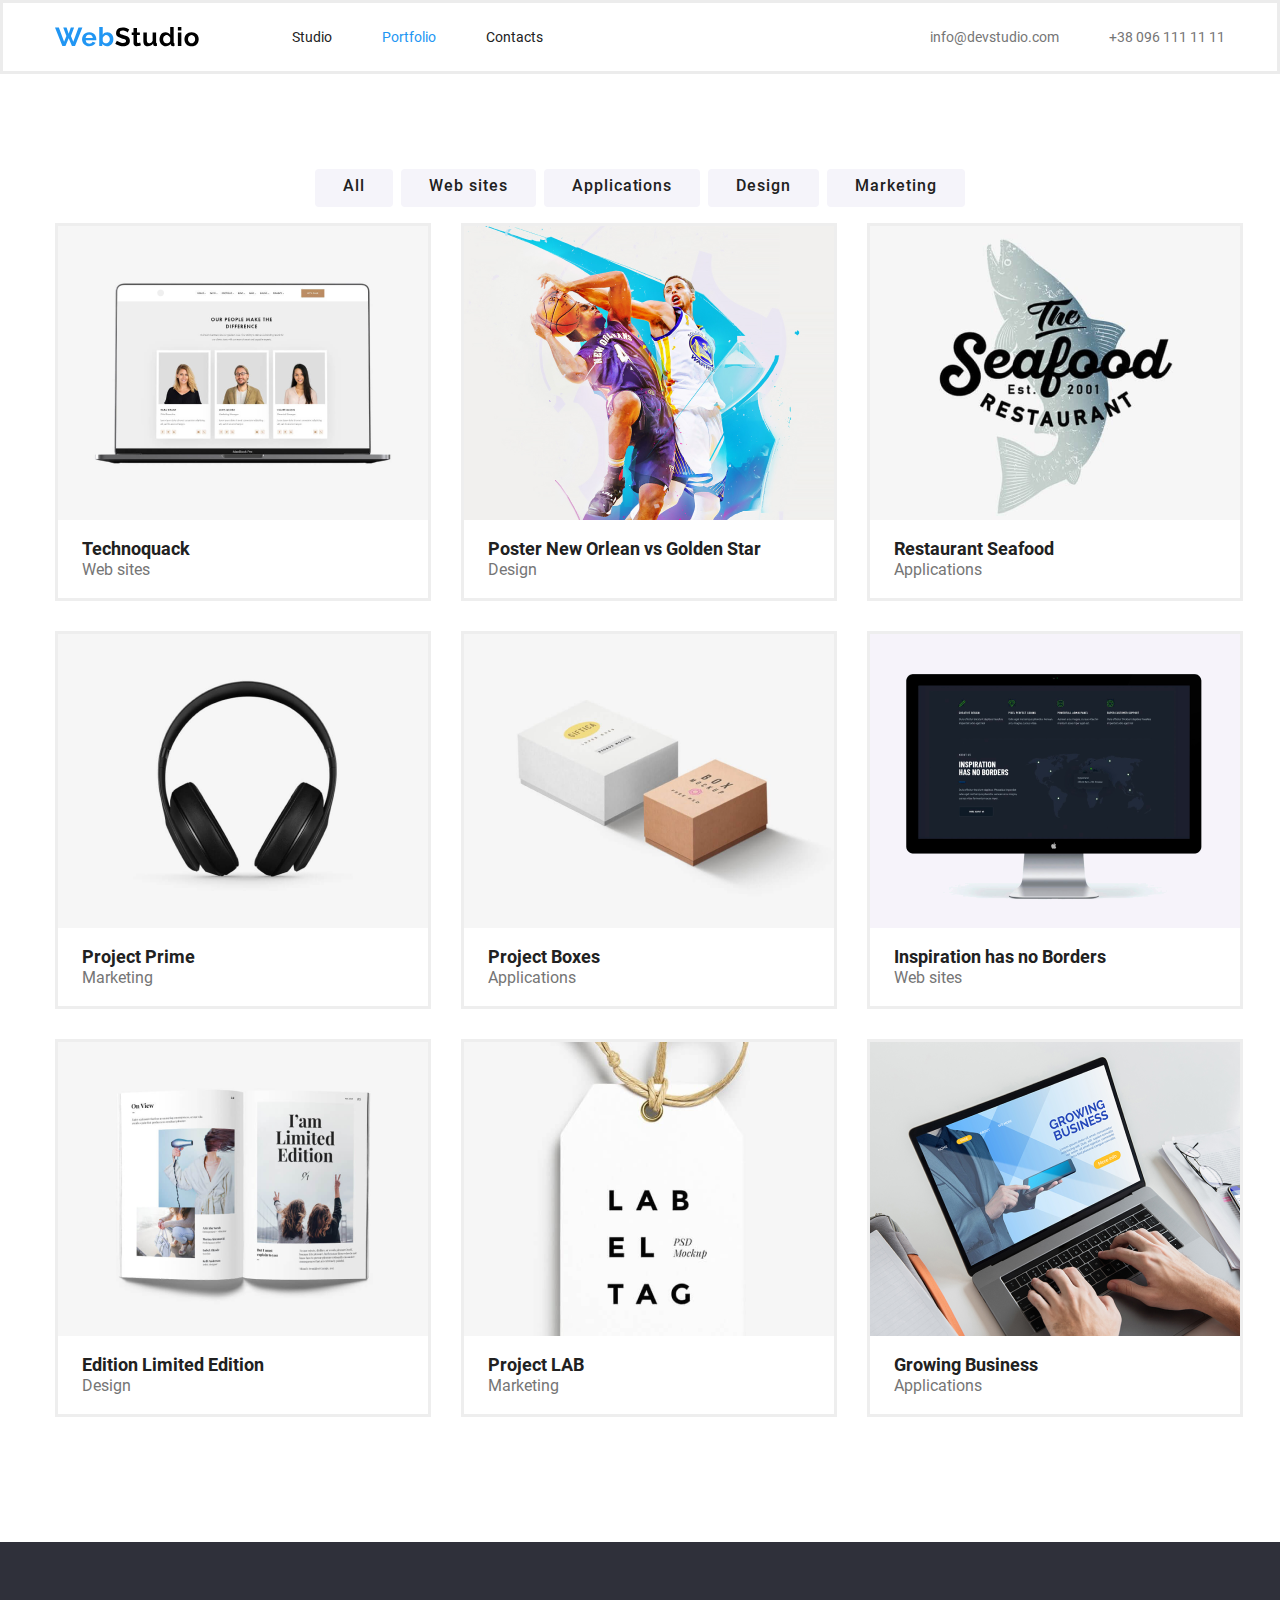
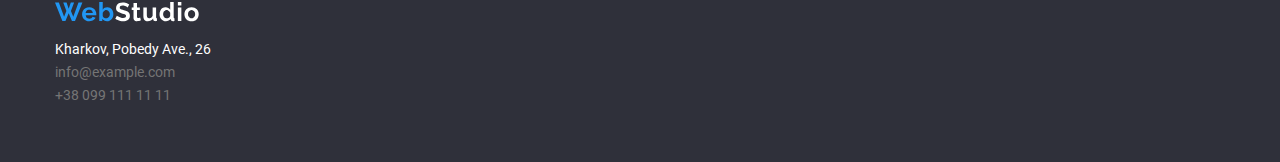
==== portfolio.html @ d8da8848 "First commit" ====
<!DOCTYPE html>
<html lang="en">
<head>
    <meta charset="UTF-8">
    <meta name="viewport" content="width=device-width, initial-scale=1.0">
     <link rel="stylesheet" href="css/style.css">
    <title>Portfolio</title>
</head>
<body>
      <header class="header ">
        <div class="container header-container">
<a class="header-logo" href="#">
    <img src="imgs/web-studio.svg" alt="webstudio" width="144" height="20">
</a>
<ul class="header-menu">
    <li class="header-menu-item">
        <a  href="index.html">Studio</a>
    </li>
    <li class="header-menu-item">
        <a class="active" href="">Portfolio</a>
    </li>
    <li class="header-menu-item">
        <a href="#footer">Contacts</a>
    </li>
</ul>
<ul class="header-menu-right">
  <li class="header-menu-right-item">
        <a href="mailto:info@devstudio.com
">info@devstudio.com</a>
    </li>
    <li class="header-menu-right-item">
        <a href="tel:+380961111111">+38 096 111 11 11</a>
    </li>
</ul>
        </div>
    </header>
    <main class="main-1">
        <section class="home-work">
<div class="container"> 
    <ul class="buttons">
        <li class="butoon-s">
         <a class="text" href="#">All</a>   
        </li>
        <li class="butoon-s">
         <a  class="text" href="#">Web sites</a> 
        </li>
        <li class="butoon-s">
         <a  class="text" href="#">Applications</a>  
        </li>
        <li class="butoon-s">
          <a  class="text" href="#">Design</a>  
        </li>
        <li class="butoon-s">
           <a  class="text" href="#">Marketing</a> 
        </li>
    </ul>
</div>
   </section>
   <section class="home_work-final">
 <div class="container">
    <div class="final-cards">
<div class="final-card"> <img src="imgs/home-1.png" alt="" width="370" height="294">
<p class="paragraf">Technoquack</p>
<p class="paragraf-two">Web sites</p>
</div>
<div class="final-card"> <img src="imgs/home-2.png" alt="" width="370" height="294">
<p class="paragraf">Poster New Orlean vs Golden Star</p>
<p class="paragraf-two">Design</p>
</div>
<div class="final-card"> <img src="imgs/home-3.png" alt="" width="370" height="294">
<p class="paragraf">Restaurant Seafood</p>
<p class="paragraf-two">Applications</p>
</div>
    </div>
    <div class="final-cards">
    <div class="final-card"> <img src="imgs/home-4.png" alt="" width="370" height="294">
 <p class="paragraf">Project Prime</p>
 <p class="paragraf-two">Marketing</p>
</div>
    <div class="final-card"> <img src="imgs/home-5.png" alt="" width="370" height="294">
   <p class="paragraf">Project Boxes</p>
   <p class="paragraf-two">Applications</p>
</div>
    <div class="final-card"> <img src="imgs/home-6.png" alt="" width="370" height="294">
  <p class="paragraf">Inspiration has no Borders</p>
  <p class="paragraf-two">Web sites</p>
</div>    
    </div>
    <div class="final-cards">
<div class="final-card"> <img src="imgs/home-7.png" alt="" width="370" height="294">
<p class="paragraf">Edition Limited Edition</p>
<p class="paragraf-two">Design</p>
</div>
<div class="final-card"> <img src="imgs/home-8.png" alt="" width="370" height="294">
<p class="paragraf">Project LAB</p>
<p class="paragraf-two">Marketing</p>
</div>
<div class="final-card"> <img src="imgs/home-9.png" alt="" width="370" height="294">
<p class="paragraf">Growing Business</p>
<p class="paragraf-two">Applications</p>
</div>
    </div>
 </div>
     </section>
     
    </main>
       <footer class="footer">
        <div class="container">
            <a class="footer-logo" href="#">
                <img src="imgs/webstudio-white.svg" alt="webstudio" width="144" height="20">
            </a>
            <nav class="footer-menu" id="footer">
                <p class="footer-menu-desc">Kharkov, Pobedy Ave., 26</p>
                <a class="footer-menu-item" href="mailto:info@example.com">info@example.com</a>
                <a class="footer-menu-item" href="tel:+380991111111">+38 099 111 11 11</a>
            </nav>
        </div>
    </footer>
</body>
</html>
---- css/style.css ----
@import url("reset.css");
 @font-face {
    font-family: 'Roboto';
    src: url('../fonts/Roboto-Regular.woff2') format('woff2'),
        url('../fonts/Roboto-Regular.woff') format('woff');
    font-weight: 400;
    font-style: normal;
    font-display: swap;
}
@font-face {
    font-family: 'Roboto';
    src: url('../fonts/Roboto-Medium.woff2') format('woff2'),
        url('../fonts/Roboto-Medium.woff') format('woff');
    font-weight: 500;
    font-style: normal;
    font-display: swap;
}
 @font-face {
    font-family: 'Roboto';
    src: url('../fonts/Roboto-Bold.woff2') format('woff2'),
        url('../fonts/Roboto-Bold.woff') format('woff');
    font-weight: 700;
    font-style: normal;
    font-display: swap;
}
 @font-face {
    font-family: 'Roboto';
    src: url('../fonts/Roboto-Black.woff2') format('woff2'),
        url('../fonts/Roboto-Black.woff') format('woff');
    font-weight: 900;
    font-style: normal;
    font-display: swap;
}







body{
        font-family: "Roboto";
      font-weight: 400;
      font-size: 14px;
      color: #212121;
}
.container{
    max-width: 1200px;
    padding: 0 15px;
    margin: 0 auto;
}



/* HEADER */
.header {
    padding: 24px 0;
    font-weight: 500px;
    border: solid #ECECEC;
 
}

.header-container {
display: flex;
align-items: center;
justify-content: space-between;
}
.header-logo {
    margin-right: 93px;
}
.header-menu {
   display: flex; 
   gap: 50px;
}
.header-menu-item {
}
.header-menu-item a {
    color: inherit;
    text-decoration: none;
}
.header-menu-item a.active {
    color: #2196F3;

}
.header-menu-item:hover a{
    color: #2196F3;

}
.header-menu-right {
    display: flex; 
    gap: 50px;
   margin-left: auto;
}
.header-menu-right-item {
}

.header-menu-right-item a {
color: #757575;
text-decoration: none;
}


.header-menu-right-item:hover a {
    color: #2196F3;
;
}

/* HeRO */
.hero {
    height: 600px;
  background: #2F303A;
  display: flex;
  align-items: center;
text-align: center; 
}
.container {
}
.hero-titile {
    font-size: 44px;
    text-transform: uppercase;
    font-weight: 900;
    max-width: 700px;
    margin: 0 auto;
    color:#fff ;
    margin-bottom: 30px;
    letter-spacing: 5px;
}
.hero-butoon {
background: #2196F3;
color: #fff;
text-decoration: none;
cursor: pointer;
font-weight: 700;
font-size: 16px;
padding:16px 46px 15px;
border-radius: 4px;
letter-spacing: 0.96px;
display: inline-block;

}
.hero-butoon:hover{
    background: #075391;
}
/* About */
.about {
    padding: 94px 0 0;
}
.container {
}
.about-cards {
    display: flex;
    gap: 30px;
}
.about-card {
    flex: 1 1 25%;
}
.about-title {
    margin: 0 0 10px;
    text-transform: uppercase;
    font-weight: 700;
}
.about-desc {
    color: #757575;
    text-align: justify;
}


/* DO */
.do {
    padding: 94px 0;
}

.do-title {
    font-weight: 700;
    font-size: 36px;
    margin: 0 0 50px;
    text-align: center;
}
.do-cards {
    display: flex;
    gap: 30px;
}
.do-card {
    flex: 1 1 28%;
    height: 294px;
    /* flex-grow: ; */
    /* flex-shrink: ; */
    /* flex-basis: ; */
}
.do-card img{
    width: 100%;
    height: 100%;
    object-fit: cover;
}



/* Footer */
.footer {
    padding: 60px 0;
    background: #2F303A;
color: #FFFFFF;

}

.footer-logo {
    display: inline-block;
    margin-bottom: 20px;
}
.footer-menu {
    display: flex;
    flex-flow: column;
    gap: 9px;
}
.footer-menu-desc {
    color: #FFFFFF;
    text-decoration: none;

}
.footer-menu-item {
    color: #757575;
    text-decoration: none;
    align-self: flex-start;

}
.footer-menu-item:hover{
    color: #2196F3;
;
}
/* TEAM */
.team {
    background: #F5F4FA;
  padding: 94px 0;
}

.team-title {
       font-weight: 700;
    font-size: 36px;
    margin: 0 0 50px;
    text-align: center;
    color: #212121;
  
}
.team-cards {
    display: flex;
    gap: 30px;
}
.team-card {
}
.name {
    text-align: center;
    font-weight: 500;
    font-size: 16px;
    margin: 30px 0 10px 0 ;

}
.prof {
    text-align: center;
    color: #757575;
    font-weight: 400;
    font-size: 16px;
}

/* final  */
.main-1 {margin: 94px 0;
    border: solid 1px #FFFFFF ;
    
}
/* box-1 */
.home-work {
 
    

}
.container {
}
.buttons { 
    margin: 0 auto;
    display: flex;
    justify-content: center;
width: 100%; 
    height: 54px;
   
      text-decoration: none;
      text-align: center;
      gap: 8px;


}
.butoon-s {
    height: 38px;
        background: #F5F4FA;
        padding: 6px 25px;
        border: solid #F5F4FA;
        border-radius: 4px;

        
}


.butoon-s:hover{

    background: #2196F3;
    border: solid #2196F3 ;
     
}
.text{
text-decoration: none;
font-weight: 500;
    font-size: 16px;
letter-spacing: 0.96px;
color: #212121;
height: 26px;
}

.text:hover{
    color: #FFFFFF;
    

}
/* box-2 */
.home_work-final {
  
}
.final-cards {display: flex;
    gap: 30px;
    padding: 0 0 30px 0;
    
    
    
  
    
}
.final-card {
    display: flex;
    flex-direction: column;
    border: solid #EEEEEE;
    
   
}


.paragraf {
    margin-left: 24px;
    margin-top: 20px;
     font-weight: 700;
    font-size: 18px;
    color: #212121;


}
.paragraf-two {
   
    margin:4px 24px 20px 24px;
    font-weight: 400;
    font-size: 16px;
    color: #757575;
}
































































































    /* font-family: Arial, Helvetica, "Times New-Roman", fantasy; */

/* .eat / .ttf / .ulf / .woff / .woff2 */

































































/*  */
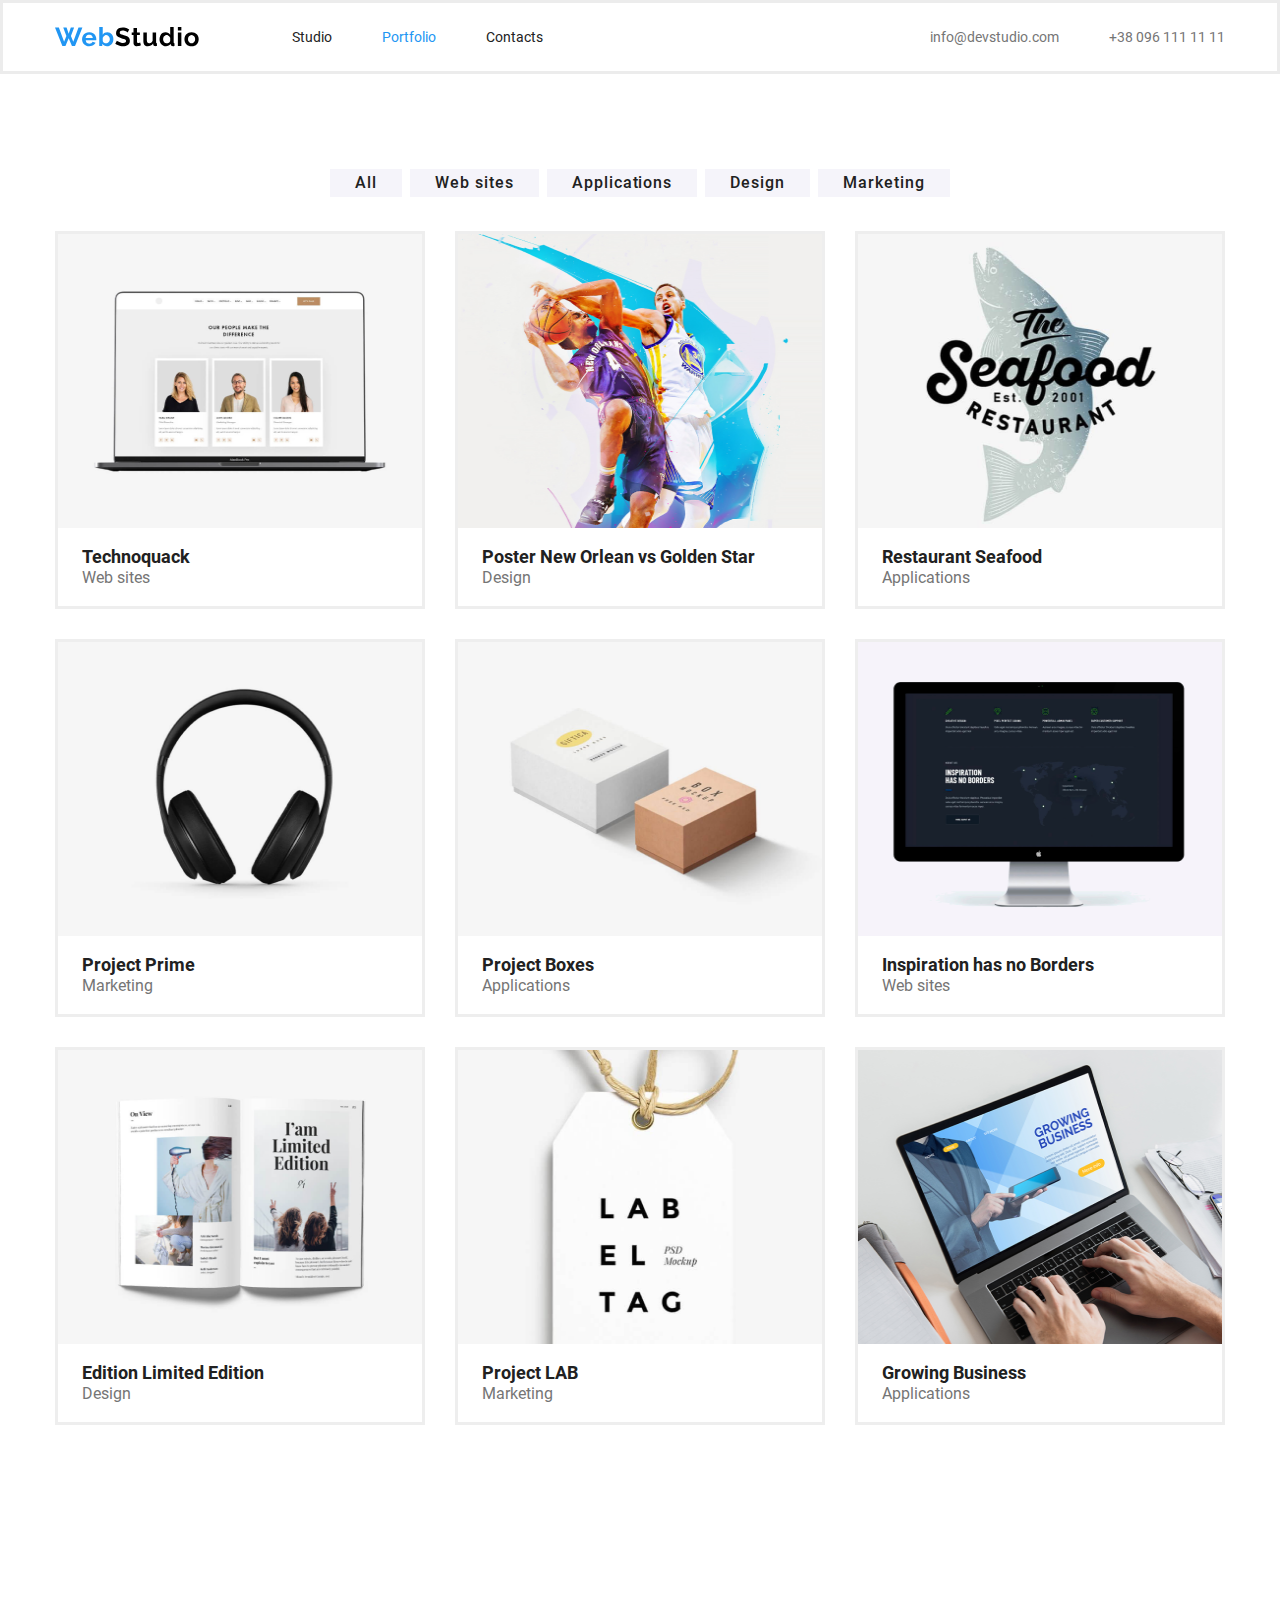
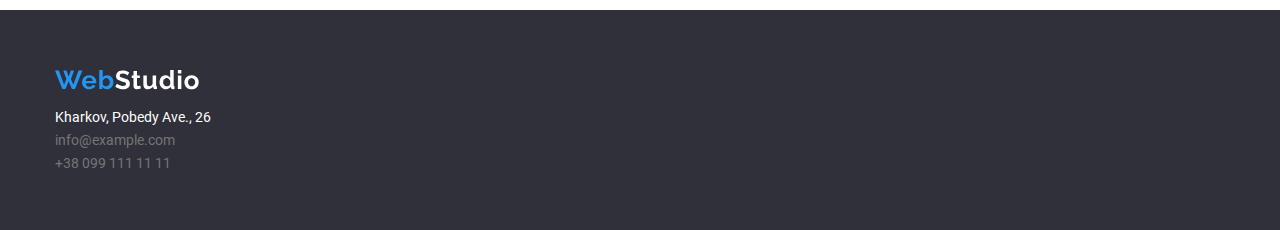
==== commit 83173aa9: "second commit" ====
--- a/portfolio.html
+++ b/portfolio.html
@@ -59,46 +59,48 @@
    <section class="home_work-final">
  <div class="container">
     <div class="final-cards">
-<div class="final-card"> <img src="imgs/home-1.png" alt="" width="370" height="294">
+<div class="final-card"> <img src="imgs/home-1.png" alt="" width="100%" height="294">
 <p class="paragraf">Technoquack</p>
 <p class="paragraf-two">Web sites</p>
 </div>
-<div class="final-card"> <img src="imgs/home-2.png" alt="" width="370" height="294">
+<div class="final-card"> <img src="imgs/home-2.png" alt="" width="100%" height="294">
 <p class="paragraf">Poster New Orlean vs Golden Star</p>
 <p class="paragraf-two">Design</p>
 </div>
-<div class="final-card"> <img src="imgs/home-3.png" alt="" width="370" height="294">
+<div class="final-card"> <img src="imgs/home-3.png" alt="" width="100%" height="294">
 <p class="paragraf">Restaurant Seafood</p>
+<p class="paragraf-two">Applications</p>
+</div>
+    <div class="final-card"> <img src="imgs/home-4.png" alt="" width="100%" height="294">
+ <p class="paragraf">Project Prime</p>
+ <p class="paragraf-two">Marketing</p>
+</div>
+    <div class="final-card"> <img src="imgs/home-5.png" alt="" width="100%" height="294">
+   <p class="paragraf">Project Boxes</p>
+   <p class="paragraf-two">Applications</p>
+</div>
+    <div class="final-card"> <img src="imgs/home-6.png" alt="" width="100%" height="294">
+  <p class="paragraf">Inspiration has no Borders</p>
+  <p class="paragraf-two">Web sites</p>
+</div>    
+<div class="final-card"> <img src="imgs/home-7.png" alt="" width="100%" height="294">
+<p class="paragraf">Edition Limited Edition</p>
+<p class="paragraf-two">Design</p>
+</div>
+<div class="final-card"> <img src="imgs/home-8.png" alt="" width="100%" height="294">
+<p class="paragraf">Project LAB</p>
+<p class="paragraf-two">Marketing</p>
+</div>
+<div class="final-card"> <img src="imgs/home-9.png" alt="" width="100%" height="294">
+<p class="paragraf">Growing Business</p>
 <p class="paragraf-two">Applications</p>
 </div>
     </div>
     <div class="final-cards">
-    <div class="final-card"> <img src="imgs/home-4.png" alt="" width="370" height="294">
- <p class="paragraf">Project Prime</p>
- <p class="paragraf-two">Marketing</p>
-</div>
-    <div class="final-card"> <img src="imgs/home-5.png" alt="" width="370" height="294">
-   <p class="paragraf">Project Boxes</p>
-   <p class="paragraf-two">Applications</p>
-</div>
-    <div class="final-card"> <img src="imgs/home-6.png" alt="" width="370" height="294">
-  <p class="paragraf">Inspiration has no Borders</p>
-  <p class="paragraf-two">Web sites</p>
-</div>    
+
     </div>
     <div class="final-cards">
-<div class="final-card"> <img src="imgs/home-7.png" alt="" width="370" height="294">
-<p class="paragraf">Edition Limited Edition</p>
-<p class="paragraf-two">Design</p>
-</div>
-<div class="final-card"> <img src="imgs/home-8.png" alt="" width="370" height="294">
-<p class="paragraf">Project LAB</p>
-<p class="paragraf-two">Marketing</p>
-</div>
-<div class="final-card"> <img src="imgs/home-9.png" alt="" width="370" height="294">
-<p class="paragraf">Growing Business</p>
-<p class="paragraf-two">Applications</p>
-</div>
+
     </div>
  </div>
      </section>
--- a/css/style.css
+++ b/css/style.css
@@ -153,7 +153,9 @@
 }
 .about-card {
     flex: 1 1 25%;
-}
+    padding: 100px 0 0;
+}
+
 .about-title {
     margin: 0 0 10px;
     text-transform: uppercase;
@@ -244,8 +246,11 @@
 .team-cards {
     display: flex;
     gap: 30px;
+    
 }
 .team-card {
+    flex: 1 1 21%;
+    
 }
 .name {
     text-align: center;
@@ -275,12 +280,10 @@
 .container {
 }
 .buttons { 
-    margin: 0 auto;
+    margin: 0 0 34px;
     display: flex;
     justify-content: center;
 width: 100%; 
-    height: 54px;
-   
       text-decoration: none;
       text-align: center;
       gap: 8px;
@@ -288,33 +291,32 @@
 
 }
 .butoon-s {
-    height: 38px;
-        background: #F5F4FA;
-        padding: 6px 25px;
-        border: solid #F5F4FA;
-        border-radius: 4px;
+ 
 
         
 }
 
 
-.butoon-s:hover{
-
-    background: #2196F3;
-    border: solid #2196F3 ;
-     
-}
+
+
 .text{
+    display: block;
 text-decoration: none;
 font-weight: 500;
     font-size: 16px;
 letter-spacing: 0.96px;
 color: #212121;
-height: 26px;
+ 
+        background: #F5F4FA;
+        padding: 6px 25px;
+     
 }
 
 .text:hover{
     color: #FFFFFF;
+     background: #2196F3;
+      outline: #2196F3;
+      border-radius: 4px;
     
 
 }
@@ -322,7 +324,9 @@
 .home_work-final {
   
 }
-.final-cards {display: flex;
+.final-cards {
+    display: flex;
+    flex-wrap: wrap;
     gap: 30px;
     padding: 0 0 30px 0;
     
@@ -335,6 +339,7 @@
     display: flex;
     flex-direction: column;
     border: solid #EEEEEE;
+    flex: 1 1 30%;
     
    
 }
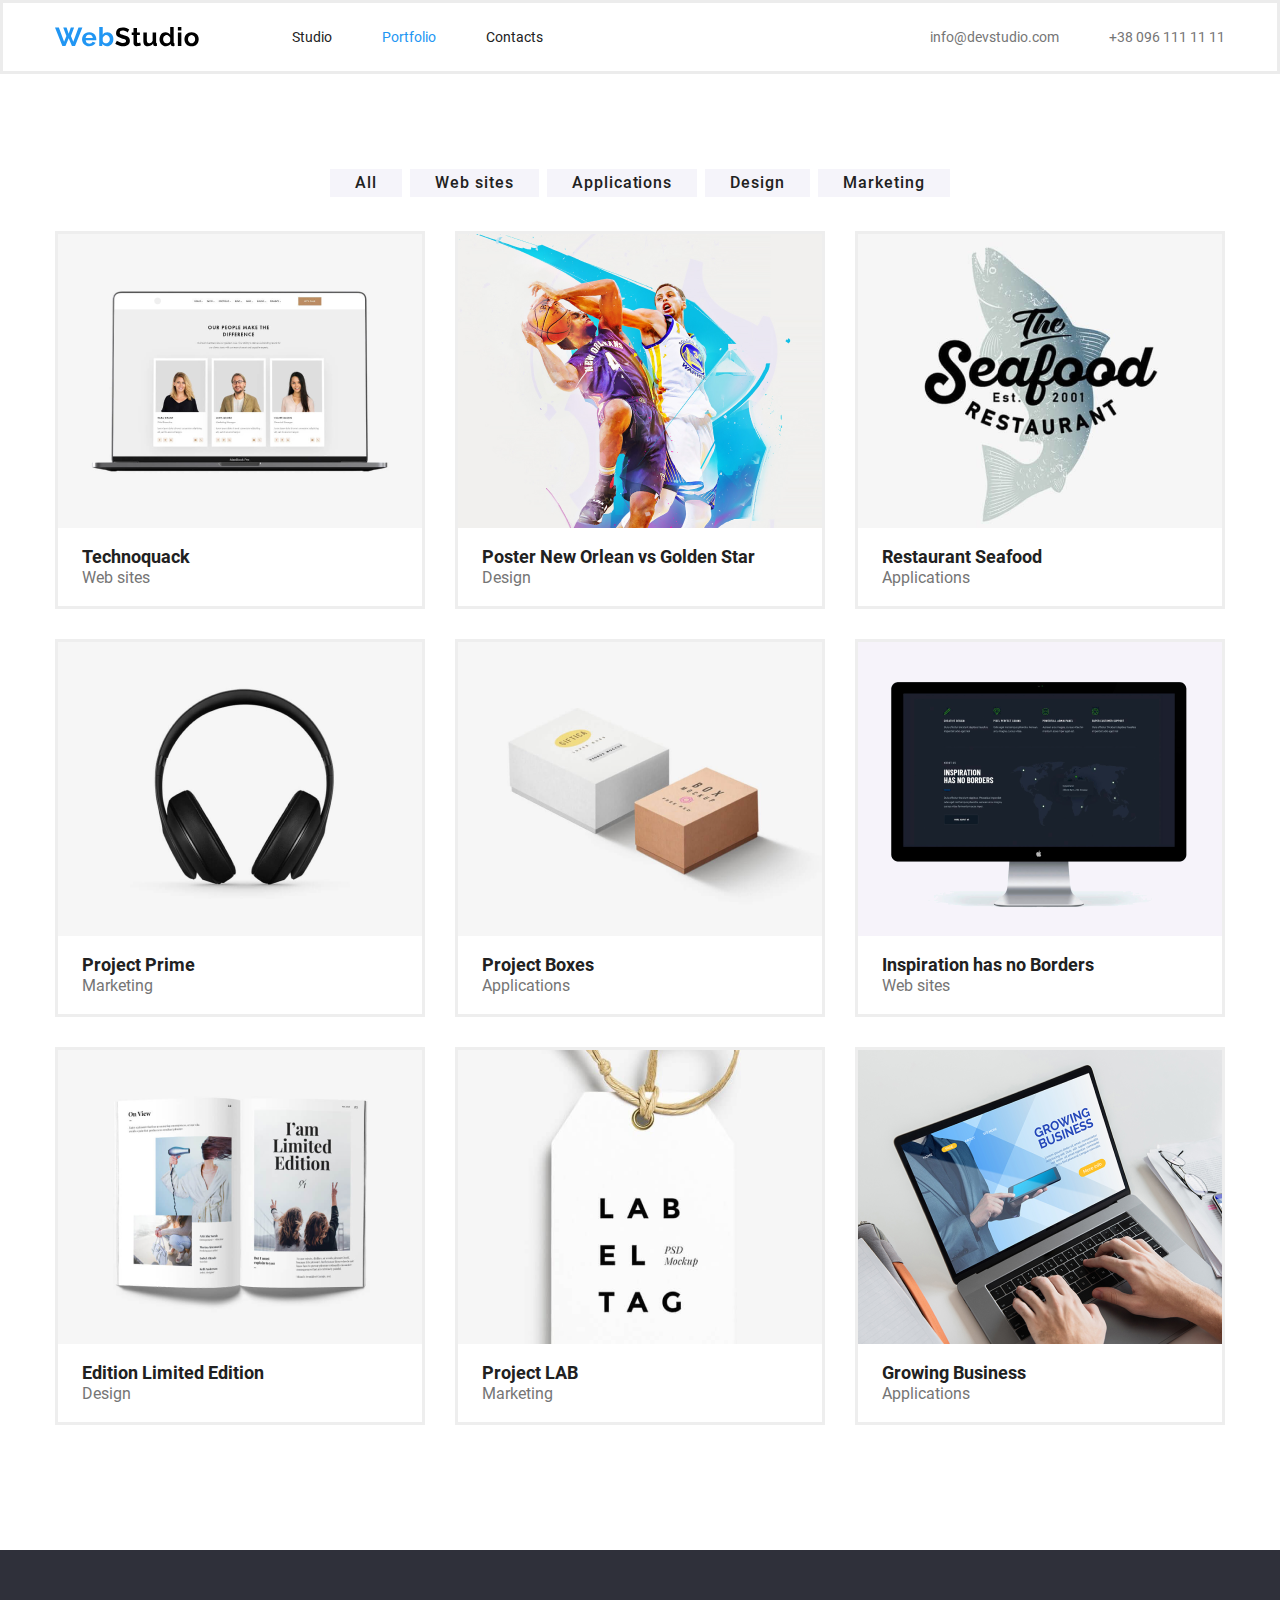
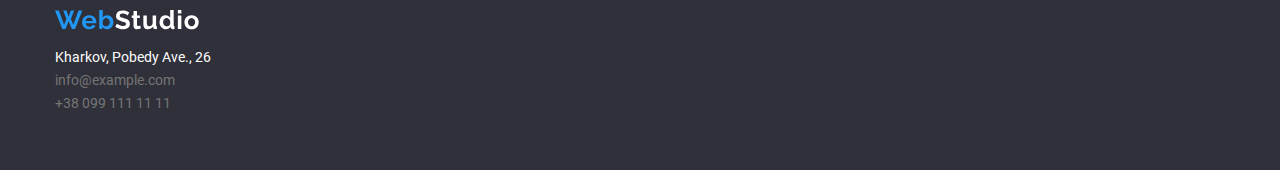
==== commit c6f4163f: "final-card" ====
--- a/portfolio.html
+++ b/portfolio.html
@@ -59,49 +59,44 @@
    <section class="home_work-final">
  <div class="container">
     <div class="final-cards">
-<div class="final-card"> <img src="imgs/home-1.png" alt="" width="100%" height="294">
+<div class="final-card"> <img src="imgs/home-1.png" alt="" width="370" height="294">
 <p class="paragraf">Technoquack</p>
 <p class="paragraf-two">Web sites</p>
 </div>
-<div class="final-card"> <img src="imgs/home-2.png" alt="" width="100%" height="294">
+<div class="final-card"> <img src="imgs/home-2.png" alt="" width="370" height="294">
 <p class="paragraf">Poster New Orlean vs Golden Star</p>
 <p class="paragraf-two">Design</p>
 </div>
-<div class="final-card"> <img src="imgs/home-3.png" alt="" width="100%" height="294">
+<div class="final-card"> <img src="imgs/home-3.png" alt="" width="370" height="294">
 <p class="paragraf">Restaurant Seafood</p>
 <p class="paragraf-two">Applications</p>
 </div>
-    <div class="final-card"> <img src="imgs/home-4.png" alt="" width="100%" height="294">
+    <div class="final-card"> <img src="imgs/home-4.png" alt="" width="370" height="294">
  <p class="paragraf">Project Prime</p>
  <p class="paragraf-two">Marketing</p>
 </div>
-    <div class="final-card"> <img src="imgs/home-5.png" alt="" width="100%" height="294">
+    <div class="final-card"> <img src="imgs/home-5.png" alt="" width="370" height="294">
    <p class="paragraf">Project Boxes</p>
    <p class="paragraf-two">Applications</p>
 </div>
-    <div class="final-card"> <img src="imgs/home-6.png" alt="" width="100%" height="294">
+    <div class="final-card"> <img src="imgs/home-6.png" alt="" width="370" height="294">
   <p class="paragraf">Inspiration has no Borders</p>
   <p class="paragraf-two">Web sites</p>
 </div>    
-<div class="final-card"> <img src="imgs/home-7.png" alt="" width="100%" height="294">
+<div class="final-card"> <img src="imgs/home-7.png" alt="" width="370" height="294">
 <p class="paragraf">Edition Limited Edition</p>
 <p class="paragraf-two">Design</p>
 </div>
-<div class="final-card"> <img src="imgs/home-8.png" alt="" width="100%" height="294">
+<div class="final-card"> <img src="imgs/home-8.png" alt="" width="370" height="294">
 <p class="paragraf">Project LAB</p>
 <p class="paragraf-two">Marketing</p>
 </div>
-<div class="final-card"> <img src="imgs/home-9.png" alt="" width="100%" height="294">
+<div class="final-card"> <img src="imgs/home-9.png" alt="" width="370" height="294">
 <p class="paragraf">Growing Business</p>
 <p class="paragraf-two">Applications</p>
 </div>
     </div>
-    <div class="final-cards">
-
-    </div>
-    <div class="final-cards">
-
-    </div>
+ 
  </div>
      </section>
      
--- a/css/style.css
+++ b/css/style.css
@@ -252,6 +252,10 @@
     flex: 1 1 21%;
     
 }
+.team-card > img{
+width: 100%;
+object-fit: cover;
+}
 .name {
     text-align: center;
     font-weight: 500;
@@ -343,6 +347,13 @@
     
    
 }
+.final-card > img { 
+    width: 100%;
+    object-fit: cover;
+
+    
+   
+}
 
 
 .paragraf {
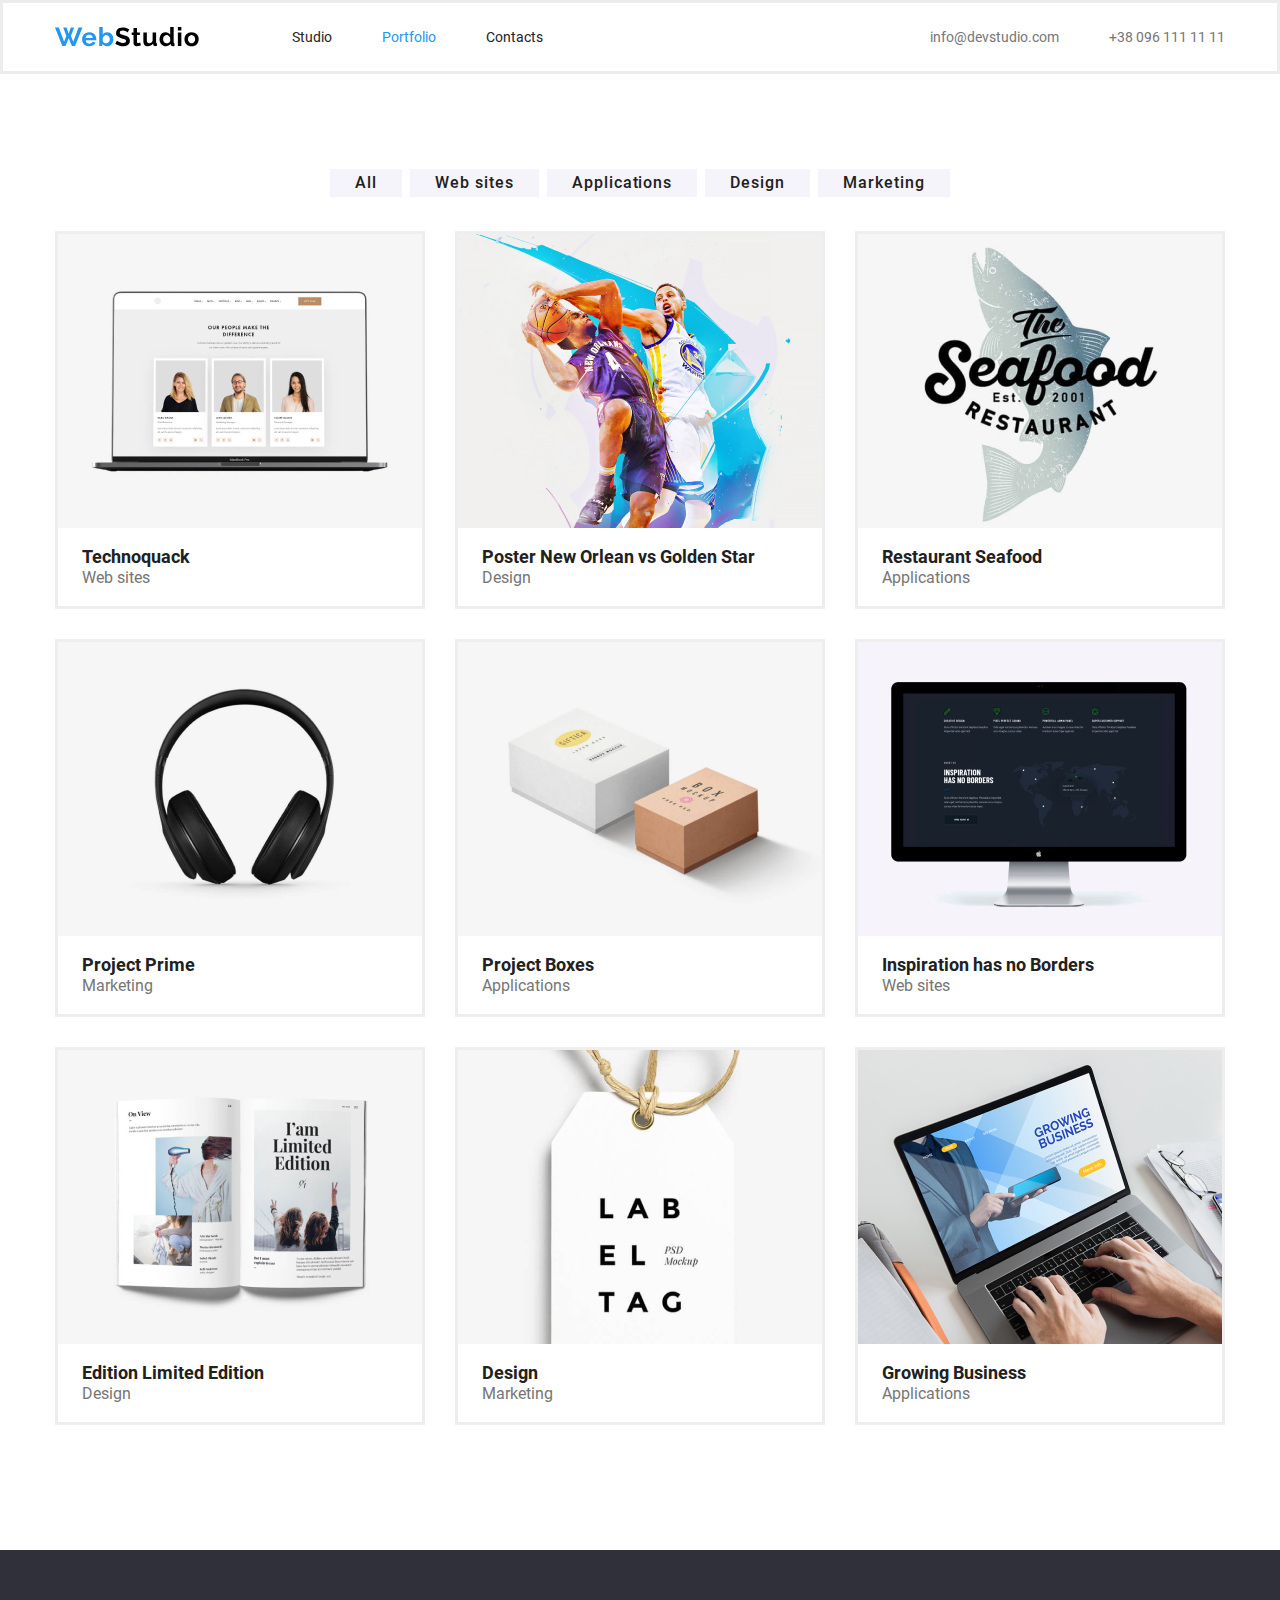
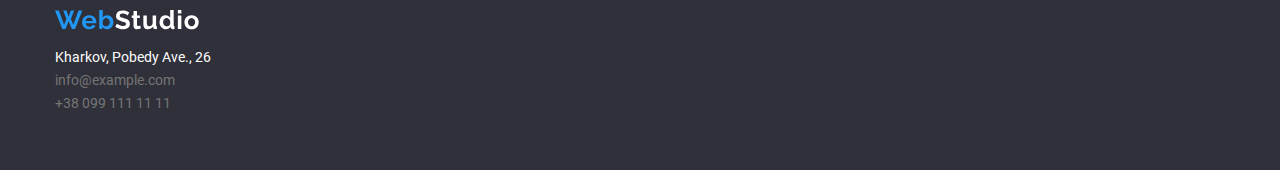
==== commit e5337997: "lesson nine two" ====
--- a/portfolio.html
+++ b/portfolio.html
@@ -1,117 +1,367 @@
 <!DOCTYPE html>
 <html lang="en">
-<head>
-    <meta charset="UTF-8">
-    <meta name="viewport" content="width=device-width, initial-scale=1.0">
-     <link rel="stylesheet" href="css/style.css">
+  <head>
+    <meta charset="UTF-8" />
+    <meta name="viewport" content="width=device-width, initial-scale=1.0" />
+    <link rel="stylesheet" href="css/style.css" />
     <title>Portfolio</title>
-</head>
-<body>
-      <header class="header ">
-        <div class="container header-container">
-<a class="header-logo" href="#">
-    <img src="imgs/web-studio.svg" alt="webstudio" width="144" height="20">
-</a>
-<ul class="header-menu">
-    <li class="header-menu-item">
-        <a  href="index.html">Studio</a>
-    </li>
-    <li class="header-menu-item">
-        <a class="active" href="">Portfolio</a>
-    </li>
-    <li class="header-menu-item">
-        <a href="#footer">Contacts</a>
-    </li>
-</ul>
-<ul class="header-menu-right">
-  <li class="header-menu-right-item">
-        <a href="mailto:info@devstudio.com
-">info@devstudio.com</a>
-    </li>
-    <li class="header-menu-right-item">
-        <a href="tel:+380961111111">+38 096 111 11 11</a>
-    </li>
-</ul>
-        </div>
+  </head>
+  <body>
+    <header class="header">
+      <div class="container header-container">
+        <a class="header-logo" href="#">
+          <img
+            src="imgs/web-studio.svg"
+            alt="webstudio"
+            width="144"
+            height="20"
+          />
+        </a>
+        <ul class="header-menu">
+          <li class="header-menu-item">
+            <a href="index.html">Studio</a>
+          </li>
+          <li class="header-menu-item">
+            <a class="active" href="">Portfolio</a>
+          </li>
+          <li class="header-menu-item">
+            <a href="#footer">Contacts</a>
+          </li>
+        </ul>
+        <ul class="header-menu-right">
+          <li class="header-menu-right-item">
+            <a
+              href="mailto:info@devstudio.com
+"
+              >info@devstudio.com</a
+            >
+          </li>
+          <li class="header-menu-right-item">
+            <a href="tel:+380961111111">+38 096 111 11 11</a>
+          </li>
+        </ul>
+      </div>
     </header>
     <main class="main-1">
-        <section class="home-work">
-<div class="container"> 
-    <ul class="buttons">
-        <li class="butoon-s">
-         <a class="text" href="#">All</a>   
-        </li>
-        <li class="butoon-s">
-         <a  class="text" href="#">Web sites</a> 
-        </li>
-        <li class="butoon-s">
-         <a  class="text" href="#">Applications</a>  
-        </li>
-        <li class="butoon-s">
-          <a  class="text" href="#">Design</a>  
-        </li>
-        <li class="butoon-s">
-           <a  class="text" href="#">Marketing</a> 
-        </li>
-    </ul>
-</div>
-   </section>
-   <section class="home_work-final">
- <div class="container">
-    <div class="final-cards">
-<div class="final-card"> <img src="imgs/home-1.png" alt="" width="370" height="294">
-<p class="paragraf">Technoquack</p>
-<p class="paragraf-two">Web sites</p>
-</div>
-<div class="final-card"> <img src="imgs/home-2.png" alt="" width="370" height="294">
-<p class="paragraf">Poster New Orlean vs Golden Star</p>
-<p class="paragraf-two">Design</p>
-</div>
-<div class="final-card"> <img src="imgs/home-3.png" alt="" width="370" height="294">
-<p class="paragraf">Restaurant Seafood</p>
-<p class="paragraf-two">Applications</p>
-</div>
-    <div class="final-card"> <img src="imgs/home-4.png" alt="" width="370" height="294">
- <p class="paragraf">Project Prime</p>
- <p class="paragraf-two">Marketing</p>
-</div>
-    <div class="final-card"> <img src="imgs/home-5.png" alt="" width="370" height="294">
-   <p class="paragraf">Project Boxes</p>
-   <p class="paragraf-two">Applications</p>
-</div>
-    <div class="final-card"> <img src="imgs/home-6.png" alt="" width="370" height="294">
-  <p class="paragraf">Inspiration has no Borders</p>
-  <p class="paragraf-two">Web sites</p>
-</div>    
-<div class="final-card"> <img src="imgs/home-7.png" alt="" width="370" height="294">
-<p class="paragraf">Edition Limited Edition</p>
-<p class="paragraf-two">Design</p>
-</div>
-<div class="final-card"> <img src="imgs/home-8.png" alt="" width="370" height="294">
-<p class="paragraf">Project LAB</p>
-<p class="paragraf-two">Marketing</p>
-</div>
-<div class="final-card"> <img src="imgs/home-9.png" alt="" width="370" height="294">
-<p class="paragraf">Growing Business</p>
-<p class="paragraf-two">Applications</p>
-</div>
-    </div>
- 
- </div>
-     </section>
-     
+      <section class="home-work">
+        <div class="container">
+          <ul class="buttons">
+            <li class="butoon-s">
+              <a class="text" href="#">All</a>
+            </li>
+            <li class="butoon-s">
+              <a class="text" href="#">Web sites</a>
+            </li>
+            <li class="butoon-s">
+              <a class="text" href="#">Applications</a>
+            </li>
+            <li class="butoon-s">
+              <a class="text" href="#">Design</a>
+            </li>
+            <li class="butoon-s">
+              <a class="text" href="#">Marketing</a>
+            </li>
+          </ul>
+        </div>
+      </section>
+      <section class="home_work-final">
+        <div class="container">
+          <div class="final-cards">
+            <div class="final-card">
+              <div class="final-card-img">
+                <img src="imgs/home-1.png" alt="" width="370" height="294" />
+                <p class="box">
+                  Lorem ipsum dolor sit amet consectetur, Lorem ipsum dolor sit,
+                  amet consectetur adipisicing elit. Velit aut, accusantium vel,
+                  id quibusdam commodi ullam illum nesciunt laboriosam expedita
+                  voluptatum ipsum numquam doloremque, nam laudantium natus
+                  iusto adipisci in eligendi saepe dignissimos neque aliquid
+                  illo quos. Ipsa porro unde iure nobis alias accusamus sunt
+                  eveniet delectus, quidem, dolore debitis! adipisicing elit.
+                  Corporis numquam quis aliquam inventore, hic saepe reiciendis,
+                  distinctio, quaerat repellat similique nulla blanditiis eos.
+                  Nihil nesciunt illo vel odit fugit quod quos veniam voluptatum
+                  cupiditate deleniti, hic, harum molestias cum? Autem quod
+                  assumenda suscipit amet dolor nemo a ipsa accusamus!
+                  Ipsa.Lorem ipsum dolor sit amet consectetur adipisicing elit.
+                  Totam adipisci tempora, recusandae modi libero facere
+                  temporibus quam laboriosam ipsam nihil dicta architecto,
+                  mollitia asperiores minus molestias illo iusto minima
+                  repudiandae cupiditate. Voluptatum ullam neque velit debitis
+                  error sed saepe similique aspernatur commodi tempora iste,
+                  dolorem quia, tempore quas ea sunt.
+                </p>
+              </div>
+              <div class="final-card-box">
+                <h3 class="paragraf">Technoquack</h3>
+                <p class="paragraf-two">Web sites</p>
+              </div>
+            </div>
+
+            <div class="final-card">
+              <div class="final-card-img">
+                <img src="imgs/home-2.png" alt="" width="370" height="294" />
+                <p class="box">
+                  Lorem ipsum dolor sit amet consectetur, Lorem ipsum dolor sit,
+                  amet consectetur adipisicing elit. Velit aut, accusantium vel,
+                  id quibusdam commodi ullam illum nesciunt laboriosam expedita
+                  voluptatum ipsum numquam doloremque, nam laudantium natus
+                  iusto adipisci in eligendi saepe dignissimos neque aliquid
+                  illo quos. Ipsa porro unde iure nobis alias accusamus sunt
+                  eveniet delectus, quidem, dolore debitis! adipisicing elit.
+                  Corporis numquam quis aliquam inventore, hic saepe reiciendis,
+                  distinctio, quaerat repellat similique nulla blanditiis eos.
+                  Nihil nesciunt illo vel odit fugit quod quos veniam voluptatum
+                  cupiditate deleniti, hic, harum molestias cum? Autem quod
+                  assumenda suscipit amet dolor nemo a ipsa accusamus!
+                  Ipsa.Lorem ipsum dolor sit amet consectetur adipisicing elit.
+                  Totam adipisci tempora, recusandae modi libero facere
+                  temporibus quam laboriosam ipsam nihil dicta architecto,
+                  mollitia asperiores minus molestias illo iusto minima
+                  repudiandae cupiditate. Voluptatum ullam neque velit debitis
+                  error sed saepe similique aspernatur commodi tempora iste,
+                  dolorem quia, tempore quas ea sunt.
+                </p>
+              </div>
+              <div class="final-card-box">
+                <h3 class="paragraf">Poster New Orlean vs Golden Star</h3>
+                <p class="paragraf-two">Design</p>
+              </div>
+            </div>
+            <div class="final-card">
+              <div class="final-card-img">
+                <img src="imgs/home-3.png" alt="" width="370" height="294" />
+                <p class="box">
+                  Lorem ipsum dolor sit amet consectetur, Lorem ipsum dolor sit,
+                  amet consectetur adipisicing elit. Velit aut, accusantium vel,
+                  id quibusdam commodi ullam illum nesciunt laboriosam expedita
+                  voluptatum ipsum numquam doloremque, nam laudantium natus
+                  iusto adipisci in eligendi saepe dignissimos neque aliquid
+                  illo quos. Ipsa porro unde iure nobis alias accusamus sunt
+                  eveniet delectus, quidem, dolore debitis! adipisicing elit.
+                  Corporis numquam quis aliquam inventore, hic saepe reiciendis,
+                  distinctio, quaerat repellat similique nulla blanditiis eos.
+                  Nihil nesciunt illo vel odit fugit quod quos veniam voluptatum
+                  cupiditate deleniti, hic, harum molestias cum? Autem quod
+                  assumenda suscipit amet dolor nemo a ipsa accusamus!
+                  Ipsa.Lorem ipsum dolor sit amet consectetur adipisicing elit.
+                  Totam adipisci tempora, recusandae modi libero facere
+                  temporibus quam laboriosam ipsam nihil dicta architecto,
+                  mollitia asperiores minus molestias illo iusto minima
+                  repudiandae cupiditate. Voluptatum ullam neque velit debitis
+                  error sed saepe similique aspernatur commodi tempora iste,
+                  dolorem quia, tempore quas ea sunt.
+                </p>
+              </div>
+              <div class="final-card-box">
+                <h3 class="paragraf">Restaurant Seafood</h3>
+                <p class="paragraf-two">Applications</p>
+              </div>
+            </div>
+            <div class="final-card">
+              <div class="final-card-img">
+                <img src="imgs/home-4.png" alt="" width="370" height="294" />
+                <p class="box">
+                  Lorem ipsum dolor sit amet consectetur, Lorem ipsum dolor sit,
+                  amet consectetur adipisicing elit. Velit aut, accusantium vel,
+                  id quibusdam commodi ullam illum nesciunt laboriosam expedita
+                  voluptatum ipsum numquam doloremque, nam laudantium natus
+                  iusto adipisci in eligendi saepe dignissimos neque aliquid
+                  illo quos. Ipsa porro unde iure nobis alias accusamus sunt
+                  eveniet delectus, quidem, dolore debitis! adipisicing elit.
+                  Corporis numquam quis aliquam inventore, hic saepe reiciendis,
+                  distinctio, quaerat repellat similique nulla blanditiis eos.
+                  Nihil nesciunt illo vel odit fugit quod quos veniam voluptatum
+                  cupiditate deleniti, hic, harum molestias cum? Autem quod
+                  assumenda suscipit amet dolor nemo a ipsa accusamus!
+                  Ipsa.Lorem ipsum dolor sit amet consectetur adipisicing elit.
+                  Totam adipisci tempora, recusandae modi libero facere
+                  temporibus quam laboriosam ipsam nihil dicta architecto,
+                  mollitia asperiores minus molestias illo iusto minima
+                  repudiandae cupiditate. Voluptatum ullam neque velit debitis
+                  error sed saepe similique aspernatur commodi tempora iste,
+                  dolorem quia, tempore quas ea sunt.
+                </p>
+              </div>
+              <div class="final-card-box">
+                <h3 class="paragraf">Project Prime</h3>
+                <p class="paragraf-two">Marketing</p>
+              </div>
+            </div>
+            <div class="final-card">
+              <div class="final-card-img">
+                <img src="imgs/home-5.png" alt="" width="370" height="294" />
+                <p class="box">
+                  Lorem ipsum dolor sit amet consectetur, Lorem ipsum dolor sit,
+                  amet consectetur adipisicing elit. Velit aut, accusantium vel,
+                  id quibusdam commodi ullam illum nesciunt laboriosam expedita
+                  voluptatum ipsum numquam doloremque, nam laudantium natus
+                  iusto adipisci in eligendi saepe dignissimos neque aliquid
+                  illo quos. Ipsa porro unde iure nobis alias accusamus sunt
+                  eveniet delectus, quidem, dolore debitis! adipisicing elit.
+                  Corporis numquam quis aliquam inventore, hic saepe reiciendis,
+                  distinctio, quaerat repellat similique nulla blanditiis eos.
+                  Nihil nesciunt illo vel odit fugit quod quos veniam voluptatum
+                  cupiditate deleniti, hic, harum molestias cum? Autem quod
+                  assumenda suscipit amet dolor nemo a ipsa accusamus!
+                  Ipsa.Lorem ipsum dolor sit amet consectetur adipisicing elit.
+                  Totam adipisci tempora, recusandae modi libero facere
+                  temporibus quam laboriosam ipsam nihil dicta architecto,
+                  mollitia asperiores minus molestias illo iusto minima
+                  repudiandae cupiditate. Voluptatum ullam neque velit debitis
+                  error sed saepe similique aspernatur commodi tempora iste,
+                  dolorem quia, tempore quas ea sunt.
+                </p>
+              </div>
+              <div class="final-card-box">
+                <h3 class="paragraf">Project Boxes</h3>
+                <p class="paragraf-two">Applications</p>
+              </div>
+            </div>
+            <div class="final-card">
+              <div class="final-card-img">
+                <img src="imgs/home-6.png" alt="" width="370" height="294" />
+                <p class="box">
+                  Lorem ipsum dolor sit amet consectetur, Lorem ipsum dolor sit,
+                  amet consectetur adipisicing elit. Velit aut, accusantium vel,
+                  id quibusdam commodi ullam illum nesciunt laboriosam expedita
+                  voluptatum ipsum numquam doloremque, nam laudantium natus
+                  iusto adipisci in eligendi saepe dignissimos neque aliquid
+                  illo quos. Ipsa porro unde iure nobis alias accusamus sunt
+                  eveniet delectus, quidem, dolore debitis! adipisicing elit.
+                  Corporis numquam quis aliquam inventore, hic saepe reiciendis,
+                  distinctio, quaerat repellat similique nulla blanditiis eos.
+                  Nihil nesciunt illo vel odit fugit quod quos veniam voluptatum
+                  cupiditate deleniti, hic, harum molestias cum? Autem quod
+                  assumenda suscipit amet dolor nemo a ipsa accusamus!
+                  Ipsa.Lorem ipsum dolor sit amet consectetur adipisicing elit.
+                  Totam adipisci tempora, recusandae modi libero facere
+                  temporibus quam laboriosam ipsam nihil dicta architecto,
+                  mollitia asperiores minus molestias illo iusto minima
+                  repudiandae cupiditate. Voluptatum ullam neque velit debitis
+                  error sed saepe similique aspernatur commodi tempora iste,
+                  dolorem quia, tempore quas ea sunt.
+                </p>
+              </div>
+              <div class="final-card-box">
+                <h3 class="paragraf">Inspiration has no Borders</h3>
+                <p class="paragraf-two">Web sites</p>
+              </div>
+            </div>
+            <div class="final-card">
+              <div class="final-card-img">
+                <img src="imgs/home-7.png" alt="" width="370" height="294" />
+                <p class="box">
+                  Lorem ipsum dolor sit amet consectetur, Lorem ipsum dolor sit,
+                  amet consectetur adipisicing elit. Velit aut, accusantium vel,
+                  id quibusdam commodi ullam illum nesciunt laboriosam expedita
+                  voluptatum ipsum numquam doloremque, nam laudantium natus
+                  iusto adipisci in eligendi saepe dignissimos neque aliquid
+                  illo quos. Ipsa porro unde iure nobis alias accusamus sunt
+                  eveniet delectus, quidem, dolore debitis! adipisicing elit.
+                  Corporis numquam quis aliquam inventore, hic saepe reiciendis,
+                  distinctio, quaerat repellat similique nulla blanditiis eos.
+                  Nihil nesciunt illo vel odit fugit quod quos veniam voluptatum
+                  cupiditate deleniti, hic, harum molestias cum? Autem quod
+                  assumenda suscipit amet dolor nemo a ipsa accusamus!
+                  Ipsa.Lorem ipsum dolor sit amet consectetur adipisicing elit.
+                  Totam adipisci tempora, recusandae modi libero facere
+                  temporibus quam laboriosam ipsam nihil dicta architecto,
+                  mollitia asperiores minus molestias illo iusto minima
+                  repudiandae cupiditate. Voluptatum ullam neque velit debitis
+                  error sed saepe similique aspernatur commodi tempora iste,
+                  dolorem quia, tempore quas ea sunt.
+                </p>
+              </div>
+              <div class="final-card-box">
+                <h3 class="paragraf">Edition Limited Edition</h3>
+                <p class="paragraf-two">Design</p>
+              </div>
+            </div>
+            <div class="final-card">
+              <div class="final-card-img">
+                <img src="imgs/home-8.png" alt="" width="370" height="294" />
+                <p class="box">
+                  Lorem ipsum dolor sit amet consectetur, Lorem ipsum dolor sit,
+                  amet consectetur adipisicing elit. Velit aut, accusantium vel,
+                  id quibusdam commodi ullam illum nesciunt laboriosam expedita
+                  voluptatum ipsum numquam doloremque, nam laudantium natus
+                  iusto adipisci in eligendi saepe dignissimos neque aliquid
+                  illo quos. Ipsa porro unde iure nobis alias accusamus sunt
+                  eveniet delectus, quidem, dolore debitis! adipisicing elit.
+                  Corporis numquam quis aliquam inventore, hic saepe reiciendis,
+                  distinctio, quaerat repellat similique nulla blanditiis eos.
+                  Nihil nesciunt illo vel odit fugit quod quos veniam voluptatum
+                  cupiditate deleniti, hic, harum molestias cum? Autem quod
+                  assumenda suscipit amet dolor nemo a ipsa accusamus!
+                  Ipsa.Lorem ipsum dolor sit amet consectetur adipisicing elit.
+                  Totam adipisci tempora, recusandae modi libero facere
+                  temporibus quam laboriosam ipsam nihil dicta architecto,
+                  mollitia asperiores minus molestias illo iusto minima
+                  repudiandae cupiditate. Voluptatum ullam neque velit debitis
+                  error sed saepe similique aspernatur commodi tempora iste,
+                  dolorem quia, tempore quas ea sunt.
+                </p>
+              </div>
+              <div class="final-card-box">
+                <h3 class="paragraf">Design</h3>
+                <p class="paragraf-two">Marketing</p>
+              </div>
+            </div>
+            <div class="final-card">
+              <div class="final-card-img">
+                <img src="imgs/home-9.png" alt="" width="370" height="294" />
+                <p class="box">
+                  Lorem ipsum dolor sit amet consectetur, Lorem ipsum dolor sit,
+                  amet consectetur adipisicing elit. Velit aut, accusantium vel,
+                  id quibusdam commodi ullam illum nesciunt laboriosam expedita
+                  voluptatum ipsum numquam doloremque, nam laudantium natus
+                  iusto adipisci in eligendi saepe dignissimos neque aliquid
+                  illo quos. Ipsa porro unde iure nobis alias accusamus sunt
+                  eveniet delectus, quidem, dolore debitis! adipisicing elit.
+                  Corporis numquam quis aliquam inventore, hic saepe reiciendis,
+                  distinctio, quaerat repellat similique nulla blanditiis eos.
+                  Nihil nesciunt illo vel odit fugit quod quos veniam voluptatum
+                  cupiditate deleniti, hic, harum molestias cum? Autem quod
+                  assumenda suscipit amet dolor nemo a ipsa accusamus!
+                  Ipsa.Lorem ipsum dolor sit amet consectetur adipisicing elit.
+                  Totam adipisci tempora, recusandae modi libero facere
+                  temporibus quam laboriosam ipsam nihil dicta architecto,
+                  mollitia asperiores minus molestias illo iusto minima
+                  repudiandae cupiditate. Voluptatum ullam neque velit debitis
+                  error sed saepe similique aspernatur commodi tempora iste,
+                  dolorem quia, tempore quas ea sunt.
+                </p>
+              </div>
+              <div class="final-card-box">
+                <h3 class="paragraf">Growing Business</h3>
+                <p class="paragraf-two">Applications</p>
+              </div>
+            </div>
+          </div>
+        </div>
+      </section>
     </main>
-       <footer class="footer">
-        <div class="container">
-            <a class="footer-logo" href="#">
-                <img src="imgs/webstudio-white.svg" alt="webstudio" width="144" height="20">
-            </a>
-            <nav class="footer-menu" id="footer">
-                <p class="footer-menu-desc">Kharkov, Pobedy Ave., 26</p>
-                <a class="footer-menu-item" href="mailto:info@example.com">info@example.com</a>
-                <a class="footer-menu-item" href="tel:+380991111111">+38 099 111 11 11</a>
-            </nav>
-        </div>
+    <footer class="footer">
+      <div class="container">
+        <a class="footer-logo" href="#">
+          <img
+            src="imgs/webstudio-white.svg"
+            alt="webstudio"
+            width="144"
+            height="20"
+          />
+        </a>
+        <nav class="footer-menu" id="footer">
+          <p class="footer-menu-desc">Kharkov, Pobedy Ave., 26</p>
+          <a class="footer-menu-item" href="mailto:info@example.com"
+            >info@example.com</a
+          >
+          <a class="footer-menu-item" href="tel:+380991111111"
+            >+38 099 111 11 11</a
+          >
+        </nav>
+      </div>
     </footer>
-</body>
-</html>+  </body>
+</html>
--- a/css/style.css
+++ b/css/style.css
@@ -1,539 +1,362 @@
 @import url("reset.css");
- @font-face {
-    font-family: 'Roboto';
-    src: url('../fonts/Roboto-Regular.woff2') format('woff2'),
-        url('../fonts/Roboto-Regular.woff') format('woff');
-    font-weight: 400;
-    font-style: normal;
-    font-display: swap;
-}
 @font-face {
-    font-family: 'Roboto';
-    src: url('../fonts/Roboto-Medium.woff2') format('woff2'),
-        url('../fonts/Roboto-Medium.woff') format('woff');
-    font-weight: 500;
-    font-style: normal;
-    font-display: swap;
-}
- @font-face {
-    font-family: 'Roboto';
-    src: url('../fonts/Roboto-Bold.woff2') format('woff2'),
-        url('../fonts/Roboto-Bold.woff') format('woff');
-    font-weight: 700;
-    font-style: normal;
-    font-display: swap;
-}
- @font-face {
-    font-family: 'Roboto';
-    src: url('../fonts/Roboto-Black.woff2') format('woff2'),
-        url('../fonts/Roboto-Black.woff') format('woff');
-    font-weight: 900;
-    font-style: normal;
-    font-display: swap;
-}
-
-
-
-
-
-
-
-body{
-        font-family: "Roboto";
-      font-weight: 400;
-      font-size: 14px;
-      color: #212121;
-}
-.container{
-    max-width: 1200px;
-    padding: 0 15px;
-    margin: 0 auto;
-}
-
-
+  font-family: "Roboto";
+  src: url("../fonts/Roboto-Regular.woff2") format("woff2"),
+    url("../fonts/Roboto-Regular.woff") format("woff");
+  font-weight: 400;
+  font-style: normal;
+  font-display: swap;
+}
+@font-face {
+  font-family: "Roboto";
+  src: url("../fonts/Roboto-Medium.woff2") format("woff2"),
+    url("../fonts/Roboto-Medium.woff") format("woff");
+  font-weight: 500;
+  font-style: normal;
+  font-display: swap;
+}
+@font-face {
+  font-family: "Roboto";
+  src: url("../fonts/Roboto-Bold.woff2") format("woff2"),
+    url("../fonts/Roboto-Bold.woff") format("woff");
+  font-weight: 700;
+  font-style: normal;
+  font-display: swap;
+}
+@font-face {
+  font-family: "Roboto";
+  src: url("../fonts/Roboto-Black.woff2") format("woff2"),
+    url("../fonts/Roboto-Black.woff") format("woff");
+  font-weight: 900;
+  font-style: normal;
+  font-display: swap;
+}
+
+body {
+  font-family: "Roboto";
+  font-weight: 400;
+  font-size: 14px;
+  color: #212121;
+}
+.container {
+  max-width: 1200px;
+  padding: 0 15px;
+  margin: 0 auto;
+}
 
 /* HEADER */
 .header {
-    padding: 24px 0;
-    font-weight: 500px;
-    border: solid #ECECEC;
- 
+  padding: 24px 0;
+  font-weight: 500px;
+  border: solid #ececec;
 }
 
 .header-container {
-display: flex;
-align-items: center;
-justify-content: space-between;
+  display: flex;
+  align-items: center;
+  justify-content: space-between;
 }
 .header-logo {
-    margin-right: 93px;
+  margin-right: 93px;
 }
 .header-menu {
-   display: flex; 
-   gap: 50px;
+  display: flex;
+  gap: 50px;
 }
 .header-menu-item {
 }
 .header-menu-item a {
-    color: inherit;
-    text-decoration: none;
+  color: inherit;
+  text-decoration: none;
 }
 .header-menu-item a.active {
-    color: #2196F3;
-
-}
-.header-menu-item:hover a{
-    color: #2196F3;
-
+  color: #2196f3;
+}
+.header-menu-item:hover a {
+  color: #2196f3;
 }
 .header-menu-right {
-    display: flex; 
-    gap: 50px;
-   margin-left: auto;
+  display: flex;
+  gap: 50px;
+  margin-left: auto;
 }
 .header-menu-right-item {
 }
 
 .header-menu-right-item a {
-color: #757575;
-text-decoration: none;
-}
-
+  color: #757575;
+  text-decoration: none;
+}
 
 .header-menu-right-item:hover a {
-    color: #2196F3;
-;
+  color: #2196f3;
 }
 
 /* HeRO */
 .hero {
-    height: 600px;
-  background: #2F303A;
+  height: 600px;
+  background: #2f303a;
   display: flex;
   align-items: center;
-text-align: center; 
+  text-align: center;
 }
 .container {
 }
 .hero-titile {
-    font-size: 44px;
-    text-transform: uppercase;
-    font-weight: 900;
-    max-width: 700px;
-    margin: 0 auto;
-    color:#fff ;
-    margin-bottom: 30px;
-    letter-spacing: 5px;
+  font-size: 44px;
+  text-transform: uppercase;
+  font-weight: 900;
+  max-width: 700px;
+  margin: 0 auto;
+  color: #fff;
+  margin-bottom: 30px;
+  letter-spacing: 5px;
 }
 .hero-butoon {
-background: #2196F3;
-color: #fff;
-text-decoration: none;
-cursor: pointer;
-font-weight: 700;
-font-size: 16px;
-padding:16px 46px 15px;
-border-radius: 4px;
-letter-spacing: 0.96px;
-display: inline-block;
-
-}
-.hero-butoon:hover{
-    background: #075391;
+  background: #2196f3;
+  color: #fff;
+  text-decoration: none;
+  cursor: pointer;
+  font-weight: 700;
+  font-size: 16px;
+  padding: 16px 46px 15px;
+  border-radius: 4px;
+  letter-spacing: 0.96px;
+  display: inline-block;
+}
+.hero-butoon:hover {
+  background: #075391;
 }
 /* About */
 .about {
-    padding: 94px 0 0;
+  padding: 94px 0 0;
 }
 .container {
 }
 .about-cards {
-    display: flex;
-    gap: 30px;
+  display: flex;
+  gap: 30px;
 }
 .about-card {
-    flex: 1 1 25%;
-    padding: 100px 0 0;
+  flex: 1 1 25%;
+  padding: 100px 0 0;
 }
 
 .about-title {
-    margin: 0 0 10px;
-    text-transform: uppercase;
-    font-weight: 700;
+  margin: 0 0 10px;
+  text-transform: uppercase;
+  font-weight: 700;
 }
 .about-desc {
-    color: #757575;
-    text-align: justify;
-}
-
+  color: #757575;
+  text-align: justify;
+}
 
 /* DO */
 .do {
-    padding: 94px 0;
+  padding: 94px 0;
 }
 
 .do-title {
-    font-weight: 700;
-    font-size: 36px;
-    margin: 0 0 50px;
-    text-align: center;
+  font-weight: 700;
+  font-size: 36px;
+  margin: 0 0 50px;
+  text-align: center;
 }
 .do-cards {
-    display: flex;
-    gap: 30px;
+  display: flex;
+  gap: 30px;
 }
 .do-card {
-    flex: 1 1 28%;
-    height: 294px;
-    /* flex-grow: ; */
-    /* flex-shrink: ; */
-    /* flex-basis: ; */
-}
-.do-card img{
-    width: 100%;
-    height: 100%;
-    object-fit: cover;
-}
-
-
+  flex: 1 1 28%;
+  height: 294px;
+  /* flex-grow: ; */
+  /* flex-shrink: ; */
+  /* flex-basis: ; */
+  position: relative;
+}
+.do-card img {
+  width: 100%;
+  height: 100%;
+  object-fit: cover;
+}
+.do-card-title {
+  font-weight: 700;
+  color: #fff;
+  text-transform: uppercase;
+  height: 70px;
+  overflow: hidden;
+  padding: 10px;
+  display: flex;
+  align-items: center;
+  position: absolute;
+  bottom: 0;
+  left: 0;
+  right: 0;
+  justify-content: center;
+  background: rgba(47, 48, 58, 0.8);
+}
 
 /* Footer */
 .footer {
-    padding: 60px 0;
-    background: #2F303A;
-color: #FFFFFF;
-
+  padding: 60px 0;
+  background: #2f303a;
+  color: #ffffff;
 }
 
 .footer-logo {
-    display: inline-block;
-    margin-bottom: 20px;
+  display: inline-block;
+  margin-bottom: 20px;
 }
 .footer-menu {
-    display: flex;
-    flex-flow: column;
-    gap: 9px;
+  display: flex;
+  flex-flow: column;
+  gap: 9px;
 }
 .footer-menu-desc {
-    color: #FFFFFF;
-    text-decoration: none;
-
+  color: #ffffff;
+  text-decoration: none;
 }
 .footer-menu-item {
-    color: #757575;
-    text-decoration: none;
-    align-self: flex-start;
-
-}
-.footer-menu-item:hover{
-    color: #2196F3;
-;
+  color: #757575;
+  text-decoration: none;
+  align-self: flex-start;
+}
+.footer-menu-item:hover {
+  color: #2196f3;
 }
 /* TEAM */
 .team {
-    background: #F5F4FA;
+  background: #f5f4fa;
   padding: 94px 0;
 }
 
 .team-title {
-       font-weight: 700;
-    font-size: 36px;
-    margin: 0 0 50px;
-    text-align: center;
-    color: #212121;
-  
+  font-weight: 700;
+  font-size: 36px;
+  margin: 0 0 50px;
+  text-align: center;
+  color: #212121;
 }
 .team-cards {
-    display: flex;
-    gap: 30px;
-    
+  display: flex;
+  gap: 30px;
 }
 .team-card {
-    flex: 1 1 21%;
-    
-}
-.team-card > img{
-width: 100%;
-object-fit: cover;
+  flex: 1 1 21%;
+}
+.team-card > img {
+  width: 100%;
+  object-fit: cover;
 }
 .name {
-    text-align: center;
-    font-weight: 500;
-    font-size: 16px;
-    margin: 30px 0 10px 0 ;
-
+  text-align: center;
+  font-weight: 500;
+  font-size: 16px;
+  margin: 30px 0 10px 0;
 }
 .prof {
-    text-align: center;
-    color: #757575;
-    font-weight: 400;
-    font-size: 16px;
+  text-align: center;
+  color: #757575;
+  font-weight: 400;
+  font-size: 16px;
 }
 
 /* final  */
-.main-1 {margin: 94px 0;
-    border: solid 1px #FFFFFF ;
-    
+.main-1 {
+  margin: 94px 0;
+  border: solid 1px #ffffff;
 }
 /* box-1 */
 .home-work {
- 
-    
-
 }
 .container {
 }
-.buttons { 
-    margin: 0 0 34px;
-    display: flex;
-    justify-content: center;
-width: 100%; 
-      text-decoration: none;
-      text-align: center;
-      gap: 8px;
-
-
+.buttons {
+  margin: 0 0 34px;
+  display: flex;
+  justify-content: center;
+  width: 100%;
+  text-decoration: none;
+  text-align: center;
+  gap: 8px;
 }
 .butoon-s {
- 
-
-        
-}
-
-
-
-
-.text{
-    display: block;
-text-decoration: none;
-font-weight: 500;
-    font-size: 16px;
-letter-spacing: 0.96px;
-color: #212121;
- 
-        background: #F5F4FA;
-        padding: 6px 25px;
-     
-}
-
-.text:hover{
-    color: #FFFFFF;
-     background: #2196F3;
-      outline: #2196F3;
-      border-radius: 4px;
-    
-
+}
+
+.text {
+  display: block;
+  text-decoration: none;
+  font-weight: 500;
+  font-size: 16px;
+  letter-spacing: 0.96px;
+  color: #212121;
+
+  background: #f5f4fa;
+  padding: 6px 25px;
+}
+
+.text:hover {
+  color: #ffffff;
+  background: #2196f3;
+  outline: #2196f3;
+  border-radius: 4px;
 }
 /* box-2 */
 .home_work-final {
-  
 }
 .final-cards {
-    display: flex;
-    flex-wrap: wrap;
-    gap: 30px;
-    padding: 0 0 30px 0;
-    
-    
-    
-  
-    
+  display: flex;
+  flex-wrap: wrap;
+  gap: 30px;
+  padding: 0 0 30px 0;
 }
 .final-card {
-    display: flex;
-    flex-direction: column;
-    border: solid #EEEEEE;
-    flex: 1 1 30%;
-    
-   
-}
-.final-card > img { 
-    width: 100%;
-    object-fit: cover;
-
-    
-   
-}
-
+  flex: 1 1 30%;
+  border: solid #eeeeee;
+}
+.final-card-img {
+  height: 294px;
+  position: relative;
+}
+
+.final-card-img img {
+  width: 100%;
+  height: 100%;
+  object-fit: cover;
+}
+
+.box {
+  position: absolute;
+  inset: 0;
+  display: flex;
+  align-items: center;
+  padding: 20px;
+  background: rgba(14, 14, 173, 0.4);
+  color: #fff;
+  opacity: 0;
+}
+
+.final-card:hover .box {
+  opacity: 1;
+}
 
 .paragraf {
-    margin-left: 24px;
-    margin-top: 20px;
-     font-weight: 700;
-    font-size: 18px;
-    color: #212121;
-
-
+  margin-left: 24px;
+  margin-top: 20px;
+  font-weight: 700;
+  font-size: 18px;
+  color: #212121;
 }
 .paragraf-two {
-   
-    margin:4px 24px 20px 24px;
-    font-weight: 400;
-    font-size: 16px;
-    color: #757575;
-}
-
-
-
-
-
-
-
-
-
-
-
-
-
-
-
-
-
-
-
-
-
-
-
-
-
-
-
-
-
-
-
-
-
-
-
-
-
-
-
-
-
-
-
-
-
-
-
-
-
-
-
-
-
-
-
-
-
-
-
-
-
-
-
-
-
-
-
-
-
-
-
-
-
-
-
-
-
-
-
-
-
-
-
-
-
-
-
-
-
-
-
-
-
-
-
-
-    /* font-family: Arial, Helvetica, "Times New-Roman", fantasy; */
+  margin: 4px 24px 20px 24px;
+  font-weight: 400;
+  font-size: 16px;
+  color: #757575;
+}
+
+/* font-family: Arial, Helvetica, "Times New-Roman", fantasy; */
 
 /* .eat / .ttf / .ulf / .woff / .woff2 */
 
-
-
-
-
-
-
-
-
-
-
-
-
-
-
-
-
-
-
-
-
-
-
-
-
-
-
-
-
-
-
-
-
-
-
-
-
-
-
-
-
-
-
-
-
-
-
-
-
-
-
-
-
-
-
-
-
-
-
-
-
-
-
-
-
-/*  */+/*  */
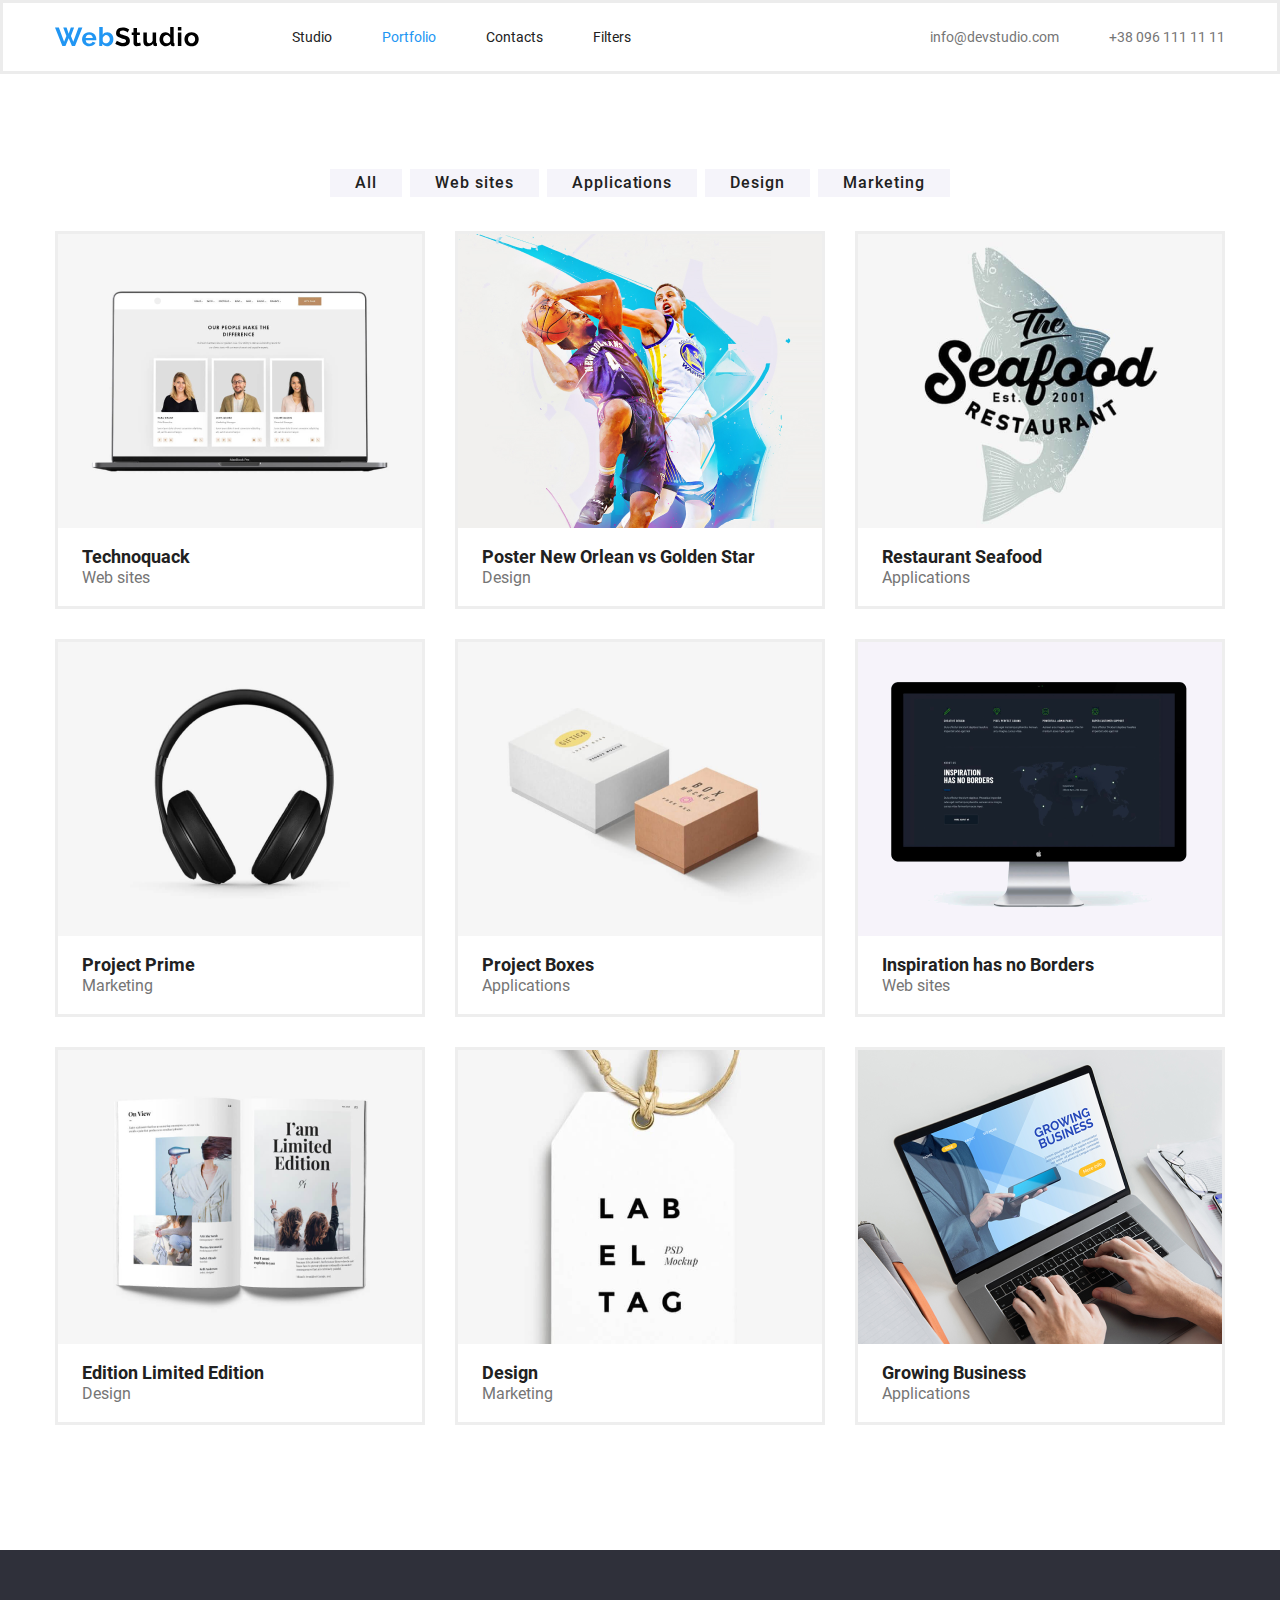
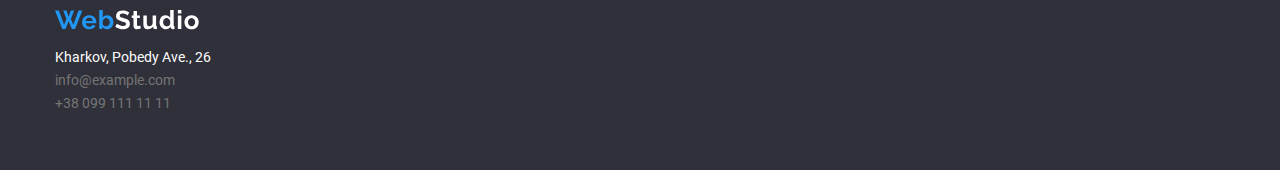
==== commit e879cade: "Menu All" ====
--- a/portfolio.html
+++ b/portfolio.html
@@ -26,6 +26,21 @@
           </li>
           <li class="header-menu-item">
             <a href="#footer">Contacts</a>
+          </li>
+          <li class="header-menu-item">
+            <a href="#footer">Filters</a>
+            <ul class="fil-menu">
+              <li><a href="">Web sites</a></li>
+              <li><a href="">Design</a></li>
+              <li><a href="">Applications</a></li>
+              <li><a href="">Marketing</a></li>
+              <li>
+                <a href="">More</a>
+                <ul class="all">
+                  <li><a href="">All</a></li>
+                </ul>
+              </li>
+            </ul>
           </li>
         </ul>
         <ul class="header-menu-right">
--- a/css/style.css
+++ b/css/style.css
@@ -64,7 +64,9 @@
   gap: 50px;
 }
 .header-menu-item {
-}
+  position: relative;
+}
+
 .header-menu-item a {
   color: inherit;
   text-decoration: none;
@@ -360,3 +362,75 @@
 /* .eat / .ttf / .ulf / .woff / .woff2 */
 
 /*  */
+.header-menu-item > li > {
+  display: flex;
+  background: orange;
+  position: relative;
+  z-index: 10;
+}
+.header-menu-item > li {
+  display: flex;
+  color: #220433;
+  padding: 10px 30px;
+  text-transform: uppercase;
+  text-decoration: none;
+}
+.fil-menu {
+  position: absolute;
+  left: -23px;
+  top: -1px;
+  padding: 20px 0 0;
+  display: flex;
+  flex-direction: column;
+  align-items: center;
+  justify-content: center;
+  opacity: 0;
+}
+
+.fil-menu > li {
+  margin: 1px 0;
+  display: flex;
+  border: solid 1px;
+  border-radius: 3px;
+  padding: 3px;
+  width: 100%;
+  justify-content: center;
+  background: rgb(8, 8, 117);
+  text-transform: uppercase;
+}
+.fil-menu > li > a:hover {
+  color: gold;
+}
+.fil-menu > li:hover {
+  color: red;
+}
+
+.header-menu-item > ul:hover {
+  opacity: 1;
+}
+.all {
+  display: flex;
+  position: absolute;
+  top: 83%;
+  right: 105px;
+  opacity: 0;
+  justify-content: center;
+  align-items: center;
+  width: 100%;
+  background: rgb(8, 8, 117);
+  text-transform: uppercase;
+  padding: 3px;
+  margin: 1px 0;
+  border: solid 1px;
+  border-radius: 3px;
+}
+.all:hover {
+  opacity: 1;
+}
+
+.all > li > a:hover {
+  color: gold;
+}
+.all > li:hover {
+  color: red;
+}
